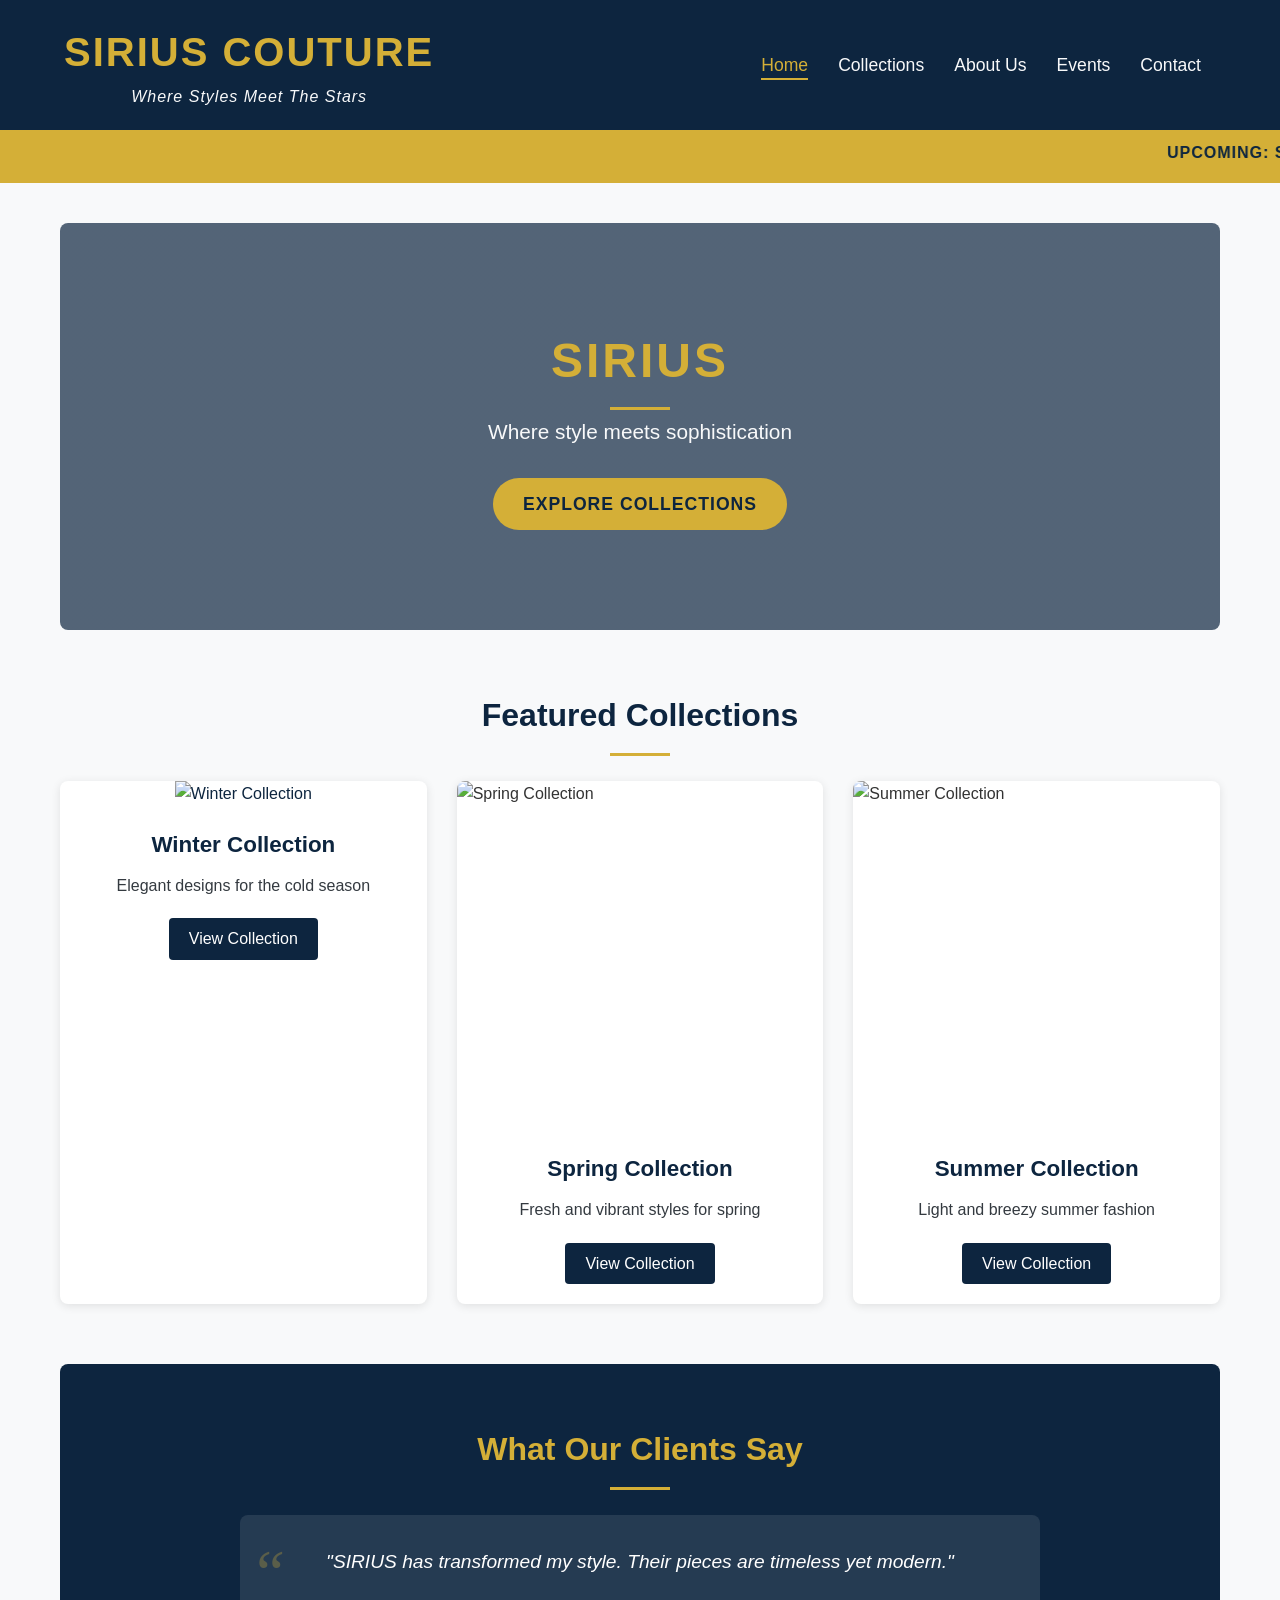
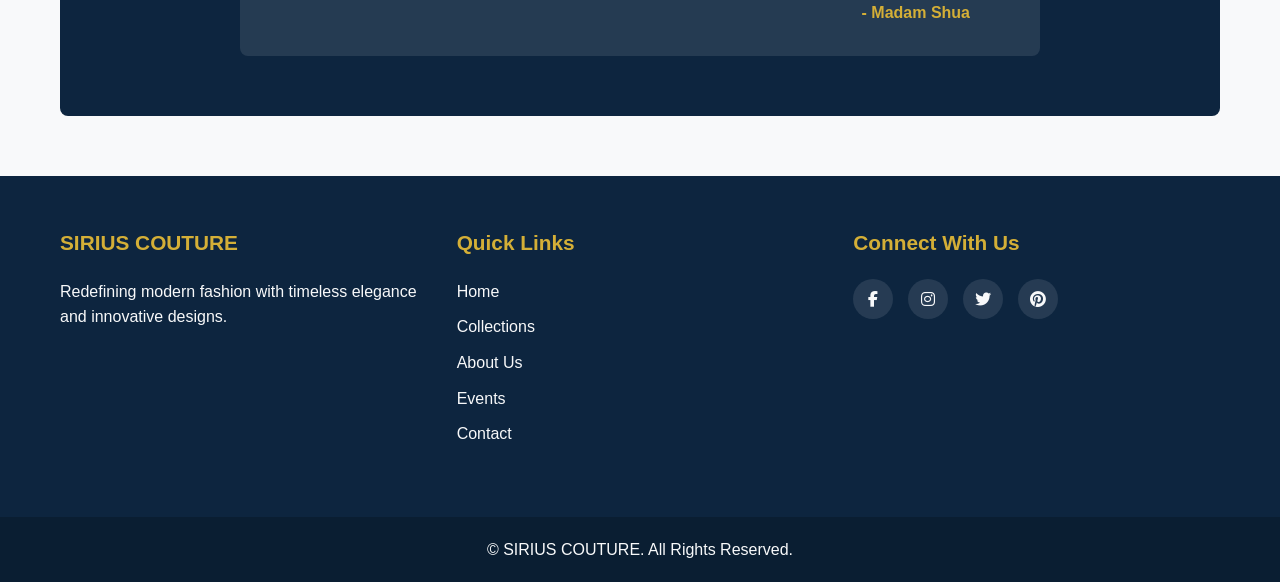
==== index.html @ 5109dd34 "Add files via upload" ====
<!DOCTYPE html>
<html lang="en">
<head>
    <meta charset="UTF-8">
    <meta name="viewport" content="width=device-width, initial-scale=1.0">
    <title>SIRIUS COUTURE - Home</title>
    <!-- External CSS file link -->
    <link rel="stylesheet" href="styles.css">
    <!-- Font Awesome for icons -->
    <link rel="stylesheet" href="https://cdnjs.cloudflare.com/ajax/libs/font-awesome/6.4.0/css/all.min.css">
</head>
<body>
    <!-- Header Section with Logo and Navigation -->
    <header>
        <div class="logo">
            <h1>SIRIUS COUTURE</h1>
            <p>Where Styles Meet The Stars</p>
        </div>
        <nav>
            <ul>
                <li><a href="index.html" class="active">Home</a></li>
                <li><a href="products.html">Collections</a></li>
                <li><a href="about.html">About Us</a></li>
                <li><a href="events.html">Events</a></li>
                <li><a href="contact.html">Contact</a></li>
            </ul>
        </nav>
    </header>

    <!-- Marquee for displaying upcoming events -->
    <div class="marquee-container">
        <marquee behavior="scroll" direction="left">
            UPCOMING: Spring Collection Launch - March 25, 2025 | Fashion Week Preview - April 29, 2025 | Summer Collection Showcase - May 5, 2025
        </marquee>
    </div>

    <!-- Main Content Area -->
    <main>
        <section class="page-header">
            <h2>Sirius</h2>
            <p>Where style meets sophistication</p>
            <a href="products.html" class="btn">Explore Collections</a>
        </section>

        <section class="featured">
            <h2>Featured Collections</h2>
            <div class="featured-items">
                <div class="featured-item">
                    <a href="./products.html#featured"><img src="./assets/winter-banner.jpg" height="350px" alt="Winter Collection"></a>
                    <h3>Winter Collection</h3>
                    <p>Elegant designs for the cold season</p>
                    <a href="products.html#winter" class="btn-small">View Collection</a>
                </div>
                <div class="featured-item">
                    <a href="./products.html"></a><img src="./assets/spring-collection.jpg" height="350px" alt="Spring Collection">
                    <h3>Spring Collection</h3>
                    <p>Fresh and vibrant styles for spring</p>
                    <a href="products.html#spring" class="btn-small">View Collection</a>
                </div>
                <div class="featured-item">
                    <a href="./products.html"></a><img src="./assets/fall.jpg" height="350px" alt="Summer Collection">
                    <h3>Summer Collection</h3>
                    <p>Light and breezy summer fashion</p>
                    <a href="products.html#summer" class="btn-small">View Collection</a>
                </div>
            </div>
        </section>

        <section class="testimonials">
            <h2>What Our Clients Say</h2>
            <div class="testimonial-container" id="testimonial-slider">
                <div class="testimonial">
                    <p>"SIRIUS has transformed my style. Their pieces are timeless yet modern."</p>
                    <span>- Madam Shua</span>
                </div>
                <div class="testimonial">
                    <p>"The quality and design of ELEGANCE clothing is unmatched in the industry."</p>
                    <span>-Presido Mike</span>
                </div>
                <div class="testimonial">
                    <p>"I always receive compliments when wearing pieces from ELEGANCE collections."</p>
                    <span>- Precious Emmarrh</span>
                </div>
            </div>
        </section>
    </main>

    <!-- Footer Section -->
    <footer>
        <div class="footer-content">
            <div class="footer-section">
                <h3>SIRIUS COUTURE</h3>
                <p>Redefining modern fashion with timeless elegance and innovative designs.</p>
            </div>
            <div class="footer-section">
                <h3>Quick Links</h3>
                <ul>
                    <li><a href="index.html">Home</a></li>
                    <li><a href="products.html">Collections</a></li>
                    <li><a href="about.html">About Us</a></li>
                    <li><a href="events.html">Events</a></li>
                    <li><a href="contact.html">Contact</a></li>
                </ul>
            </div>
            <div class="footer-section">
                <h3>Connect With Us</h3>
                <div class="social-icons">
                    <a href="#"><i class="fab fa-facebook-f"></i></a>
                    <a href="#"><i class="fab fa-instagram"></i></a>
                    <a href="#"><i class="fab fa-twitter"></i></a>
                    <a href="#"><i class="fab fa-pinterest"></i></a>
                </div>
            </div>
        </div>
        <div class="footer-bottom">
            <p>&copy; SIRIUS COUTURE. All Rights Reserved.</p>
        </div>
    </footer>

    <!-- JavaScript -->
    <script>
        // JavaScript for Testimonial Slider
        document.addEventListener('DOMContentLoaded', function() {
            let testimonials = document.querySelectorAll('.testimonial');
            let currentIndex = 0;
            
            // Hide all testimonials except the first one
            for (let i = 1; i < testimonials.length; i++) {
                testimonials[i].style.display = 'none';
            }
            
            // Function to show next testimonial
            function showNextTestimonial() {
                testimonials[currentIndex].style.display = 'none';
                currentIndex = (currentIndex + 1) % testimonials.length;
                testimonials[currentIndex].style.display = 'block';
            }
            
            // Change testimonial every 5 seconds
            setInterval(showNextTestimonial, 5000);
        });
        
        // Add a fade-in effect to the hero section
        window.addEventListener('load', function() {
            document.querySelector('.hero').classList.add('fade-in');
        });
    </script>
</body>
</html>
---- styles.css ----
/* Global Styles */
* {
    margin: 0;
    padding: 0;
    box-sizing: border-box;
    font-family: 'Poppins', 'Helvetica Neue', sans-serif;
}

:root {
    --primary-color: #0d253f;
    --secondary-color: #d4af37;
    --accent-color: #90323d;
    --light-color: #f8f9fa;
    --dark-color: #343a40;
    --text-color: #333333;
    --border-color: #e1e1e1;
    --shadow: 0 2px 10px rgba(0, 0, 0, 0.1);
}

body {
    background-color: var(--light-color);
    color: var(--text-color);
    line-height: 1.6;
}

a {
    text-decoration: none;
    color: var(--primary-color);
    transition: color 0.3s ease;
}

a:hover {
    color: var(--secondary-color);
}

/* Header Styles */
header {
    background-color: var(--primary-color);
    padding: 20px 5%;
    display: flex;
    flex-direction: column;
    align-items: center;
    box-shadow: var(--shadow);
}

.logo {
    text-align: center;
    margin-bottom: 15px;
}

.logo h1 {
    color: var(--secondary-color);
    font-size: 2.5rem;
    font-weight: 700;
    letter-spacing: 2px;
}

.logo p {
    color: var(--light-color);
    font-style: italic;
    letter-spacing: 1px;
}

nav ul {
    display: flex;
    list-style: none;
    flex-wrap: wrap;
    justify-content: center;
}

nav li {
    margin: 0 15px;
}

nav a {
    color: var(--light-color);
    font-weight: 500;
    font-size: 1.1rem;
    padding: 5px 0;
    position: relative;
}

nav a:after {
    content: '';
    position: absolute;
    width: 0;
    height: 2px;
    background: var(--secondary-color);
    bottom: 0;
    left: 0;
    transition: width 0.3s ease;
}

nav a:hover:after {
    width: 100%;
}

nav a.active {
    color: var(--secondary-color);
}

nav a.active:after {
    width: 100%;
}

/* Marquee Styles */
.marquee-container {
    background-color: var(--secondary-color);
    color: var(--primary-color);
    padding: 10px 0;
    font-weight: 600;
}

marquee {
    font-size: 1rem;
    letter-spacing: 1px;
}

/* Main Content Styles */
main {
    max-width: 1200px;
    margin: 40px auto;
    padding: 0 20px;
}

.page-header {
    text-align: center;
    margin-bottom: 40px;
}

.page-header h2 {
    color: var(--primary-color);
    font-size: 2.2rem;
    margin-bottom: 10px;
    position: relative;
    display: inline-block;
}

.page-header h2:after {
    content: '';
    position: absolute;
    width: 60px;
    height: 3px;
    background: var(--secondary-color);
    bottom: -10px;
    left: 50%;
    transform: translateX(-50%);
}

.page-header p {
    color: var(--dark-color);
    font-size: 1.1rem;
    max-width: 700px;
    margin: 0 auto;
    margin-top: 20px;
}

/* Product Filter Styles */
.product-filter {
    margin-bottom: 40px;
    text-align: center;
}

.product-filter h3 {
    margin-bottom: 15px;
    color: var(--primary-color);
}

.filter-options {
    display: flex;
    justify-content: center;
    flex-wrap: wrap;
    gap: 10px;
    margin-top: 10px;
}

.filter-btn {
    padding: 8px 20px;
    background-color: var(--light-color);
    border: 2px solid var(--primary-color);
    color: var(--primary-color);
    cursor: pointer;
    font-weight: 500;
    border-radius: 30px;
    transition: all 0.3s ease;
}

.filter-btn:hover {
    background-color: var(--primary-color);
    color: var(--light-color);
}

.filter-btn.active {
    background-color: var(--primary-color);
    color: var(--light-color);
}

/* Product Section Styles */
.product-section {
    margin-bottom: 60px;
}

.product-section h2 {
    color: var(--primary-color);
    font-size: 1.8rem;
    margin-bottom: 25px;
    text-align: center;
    position: relative;
}

.product-section h2:after {
    content: '';
    position: absolute;
    width: 40px;
    height: 2px;
    background: var(--secondary-color);
    bottom: -10px;
    left: 50%;
    transform: translateX(-50%);
}

.product-grid {
    display: grid;
    grid-template-columns: repeat(auto-fill, minmax(250px, 1fr));
    gap: 30px;
    margin-top: 20px;
}

.product-item {
    background-color: white;
    border-radius: 8px;
    overflow: hidden;
    box-shadow: var(--shadow);
    transition: transform 0.3s ease, box-shadow 0.3s ease;
    position: relative;
    display: flex;
    flex-direction: column;
    align-items: center;
    padding: 20px;
}

.product-item:hover {
    transform: translateY(-5px);
    box-shadow: 0 5px 15px rgba(0, 0, 0, 0.1);
}

/* Product Image Styles - Including your specifications and improvements */
.product-image {
    width: 100%;
    height: 300px;
    object-fit: cover;
    border-radius: 5px;
    margin-bottom: 15px;
    transition: transform 0.3s ease;
}

/* Add your class as well for compatibility with existing code */
.product-images {
    width: 100%;
    height: 300px;
    object-fit: cover;
    border-radius: 5px;
    margin-bottom: 15px;
    transition: transform 0.3s ease;
}

/* Hover effect for product images */
.product-item:hover .product-image,
.product-item:hover .product-images {
    transform: scale(1.03);
}

.product-item h3 {
    font-size: 1rem;
    color: var(--primary-color);
    margin: 10px 0;
    text-align: center;
    font-weight: 600;
    height: 40px;
    overflow: hidden;
    display: -webkit-box;
    -webkit-line-clamp: 2;
    -webkit-box-orient: vertical;
}

.product-item p {
    color: var(--accent-color);
    font-weight: 700;
    margin-bottom: 15px;
    font-size: 1.1rem;
}

.view-details {
    padding: 8px 20px;
    background-color: var(--primary-color);
    color: white;
    border: none;
    border-radius: 4px;
    cursor: pointer;
    font-weight: 500;
    transition: background-color 0.3s ease;
    margin-top: auto;
}

.view-details:hover {
    background-color: var(--secondary-color);
}

/* Modal Styles */
.modal {
    display: none;
    position: fixed;
    z-index: 100;
    left: 0;
    top: 0;
    width: 100%;
    height: 100%;
    background-color: rgba(0, 0, 0, 0.7);
    overflow: auto;
}

.modal-content {
    background-color: white;
    margin: 10% auto;
    padding: 30px;
    width: 80%;
    max-width: 800px;
    border-radius: 10px;
    box-shadow: 0 5px 15px rgba(0, 0, 0, 0.3);
    position: relative;
}

.close-modal {
    position: absolute;
    top: 15px;
    right: 20px;
    font-size: 28px;
    cursor: pointer;
    color: var(--dark-color);
}

.close-modal:hover {
    color: var(--accent-color);
}

/* Footer Styles */
footer {
    background-color: var(--primary-color);
    color: var(--light-color);
    padding: 50px 0 0;
}

.footer-content {
    display: grid;
    grid-template-columns: repeat(auto-fit, minmax(250px, 1fr));
    gap: 30px;
    max-width: 1200px;
    margin: 0 auto;
    padding: 0 20px;
}

.footer-section {
    margin-bottom: 30px;
}

.footer-section h3 {
    color: var(--secondary-color);
    margin-bottom: 20px;
    font-size: 1.3rem;
}

.footer-section p {
    margin-bottom: 15px;
    line-height: 1.6;
}

.footer-section ul {
    list-style: none;
}

.footer-section ul li {
    margin-bottom: 10px;
}

.footer-section ul li a {
    color: var(--light-color);
    transition: color 0.3s ease;
}

.footer-section ul li a:hover {
    color: var(--secondary-color);
    text-decoration: underline;
}

.social-icons {
    display: flex;
    gap: 15px;
}

.social-icons a {
    display: inline-block;
    width: 40px;
    height: 40px;
    background-color: rgba(255, 255, 255, 0.1);
    border-radius: 50%;
    display: flex;
    align-items: center;
    justify-content: center;
    color: var(--light-color);
    transition: all 0.3s ease;
}

.social-icons a:hover {
    background-color: var(--secondary-color);
    color: var(--primary-color);
    transform: translateY(-3px);
}

.footer-bottom {
    background-color: rgba(0, 0, 0, 0.2);
    text-align: center;
    padding: 20px 0;
    margin-top: 30px;
}

/* Responsive Styles */
@media (min-width: 768px) {
    header {
        flex-direction: row;
        justify-content: space-between;
    }
    
    .logo {
        margin-bottom: 0;
    }
}

@media (max-width: 767px) {
    nav ul {
        flex-direction: column;
        align-items: center;
    }
    
    nav li {
        margin: 8px 0;
    }
    
    .product-grid {
        grid-template-columns: repeat(auto-fill, minmax(200px, 1fr));
    }
    
    .filter-options {
        flex-direction: column;
        align-items: center;
    }
    
    .filter-btn {
        width: 80%;
        margin-bottom: 10px;
    }
    
    .modal-content {
        width: 95%;
        margin: 20% auto;
        padding: 20px;
    }
    
    /* Responsive image adjustments */
    .product-image,
    .product-images {
        height: 250px;
    }
}

@media (max-width: 480px) {
    .logo h1 {
        font-size: 1.8rem;
    }
    
    .page-header h2 {
        font-size: 1.8rem;
    }
    
    .product-grid {
        grid-template-columns: 1fr;
    }
    
    .product-item h3 {
        height: auto;
    }
    
    /* Smaller screens image adjustments */
    .product-image,
    .product-images {
        height: 200px;
    }
}
/* About Us Page Styles */

/* About Story and Mission Sections */
.about-story, .about-mission {
    display: grid;
    grid-template-columns: 1fr;
    gap: 30px;
    margin-bottom: 50px;
    background-color: white;
    border-radius: 8px;
    overflow: hidden;
    box-shadow: var(--shadow);
    padding: 30px;
}

.about-content h3 {
    color: var(--primary-color);
    font-size: 1.6rem;
    margin-bottom: 20px;
    position: relative;
}

.about-content h3:after {
    content: '';
    position: absolute;
    width: 40px;
    height: 2px;
    background: var(--secondary-color);
    bottom: -10px;
    left: 0;
}

.about-content p {
    margin-bottom: 20px;
    line-height: 1.8;
}

.bio{
    
}
/* Board of Trustees Section */
.board-section {
    margin-bottom: 60px;
    text-align: center;
}

.board-section h3 {
    color: var(--primary-color);
    font-size: 1.8rem;
    margin-bottom: 10px;
    position: relative;
    display: inline-block;
}

.board-section h3:after {
    content: '';
    position: absolute;
    width: 50px;
    height: 2px;
    background: var(--secondary-color);
    bottom: -10px;
    left: 50%;
    transform: translateX(-50%);
}

.board-section > p {
    margin-bottom: 40px;
    color: var(--dark-color);
}

/* Card Layout for Board Members */
.row {
    display: flex;
    flex-wrap: wrap;
    justify-content: center;
    gap: 30px;
    margin-top: 30px;
}

.column {
    flex: 0 0 calc(33.33% - 30px);
    max-width: calc(33.33% - 30px);
    margin-bottom: 30px;
}

.card {
    background-color: white;
    border-radius: 8px;
    overflow: hidden;
    box-shadow: var(--shadow);
    transition: transform 0.3s ease, box-shadow 0.3s ease;
}

.card:hover {
    transform: translateY(-10px);
    box-shadow: 0 15px 30px rgba(0, 0, 0, 0.1);
}

.card img {
    width: 100%;
    height: 300px;
    object-fit: cover;
    transition: transform 0.5s ease;
}

.card:hover img {
    transform: scale(1.05);
}

.card .container {
    padding: 20px;
}

.card h2 {
    color: var(--primary-color);
    font-size: 1.3rem;
    margin-bottom: 8px;
}

.card .title {
    color: var(--secondary-color);
    font-weight: 600;
    margin-bottom: 15px;
    font-size: 1rem;
}

.card p {
    margin-bottom: 15px;
    font-size: 0.95rem;
    line-height: 1.6;
}

.card .bio {
    max-height: 120px;
    overflow: hidden;
    margin-bottom: 15px;
    position: relative;
    overflow-y: scroll;
}

.card .bio:after {
    content: '';
    position: absolute;
    bottom: 0;
    left: 0;
    width: 100%;
    height: 40px;
    background: linear-gradient(to top, rgba(255, 255, 255, 1), rgba(255, 255, 255, 0));
}

.card .contactButton {
    margin-top: 20px;
}

.card small {
    color: var(--dark-color);
    font-style: italic;
}

.button {
    background-color: var(--primary-color);
    color: white;
    border: none;
    padding: 10px 20px;
    border-radius: 4px;
    cursor: pointer;
    font-weight: 500;
    transition: background-color 0.3s ease;
    width: 100%;
    margin-top: 10px;
}

.button:hover {
    background-color: var(--secondary-color);
}

/* Values Section */
.values-section {
    margin-bottom: 60px;
    text-align: center;
}

.values-section h3 {
    color: var(--primary-color);
    font-size: 1.8rem;
    margin-bottom: 10px;
    position: relative;
    display: inline-block;
}

.values-section h3:after {
    content: '';
    position: absolute;
    width: 50px;
    height: 2px;
    background: var(--secondary-color);
    bottom: -10px;
    left: 50%;
    transform: translateX(-50%);
}

.values-container {
    display: grid;
    grid-template-columns: repeat(4, 1fr);
    gap: 30px;
    margin-top: 50px;
}

.value-item {
    background-color: white;
    padding: 30px 20px;
    border-radius: 8px;
    box-shadow: var(--shadow);
    transition: transform 0.3s ease;
    opacity: 0;
    transform: translateY(20px);
    animation: fadeIn 0.5s forwards;
}

.value-item.animate {
    opacity: 1;
    transform: translateY(0);
}

@keyframes fadeIn {
    to {
        opacity: 1;
        transform: translateY(0);
    }
}

.value-item:hover {
    transform: translateY(-5px);
}

.value-item i {
    font-size: 2.5rem;
    color: var(--secondary-color);
    margin-bottom: 20px;
}

.value-item h4 {
    color: var(--primary-color);
    font-size: 1.2rem;
    margin-bottom: 15px;
}

.value-item p {
    line-height: 1.6;
}

/* Animations for board members */
.board-member {
    opacity: 0;
    transform: translateY(20px);
    transition: opacity 0.5s ease, transform 0.5s ease;
}

.board-member.show {
    opacity: 1;
    transform: translateY(0);
}

/* Responsive Styles for About Page */
@media (max-width: 1200px) {
    .column {
        flex: 0 0 calc(50% - 30px);
        max-width: calc(50% - 30px);
    }
    
    .values-container {
        grid-template-columns: repeat(2, 1fr);
    }
}

@media (max-width: 900px) {
    .about-story, .about-mission {
        grid-template-columns: 1fr;
    }
    
    .about-image {
        order: -1;
    }
    
    .about-content h3 {
        font-size: 1.4rem;
    }
}

@media (max-width: 768px) {
    .column {
        flex: 0 0 100%;
        max-width: 100%;
    }
    
    .card .bio {
        max-height: none;
    }
    
    .card .bio:after {
        display: none;
    }
    
    .values-container {
        grid-template-columns: 1fr;
        gap: 20px;
    }
    
    .board-section h3,
    .values-section h3 {
        font-size: 1.6rem;
    }
}

@media (max-width: 480px) {
    .about-story, .about-mission {
        padding: 20px;
    }
    
    .about-content h3 {
        font-size: 1.3rem;
    }
    
    .card h2 {
        font-size: 1.2rem;
    }
    
    .card img {
        height: 250px;
    }
}

/* Event Container and Items */
.events-container {
    display: flex;
    flex-direction: column;
    gap: 30px;
    margin-bottom: 60px;
}

.event-item {
    display: flex;
    background-color: white;
    border-radius: 8px;
    overflow: hidden;
    box-shadow: var(--shadow);
    transition: transform 0.3s ease;
}

.event-item:hover {
    transform: translateY(-5px);
    box-shadow: 0 5px 15px rgba(0, 0, 0, 0.2);
}

.event-date {
    display: flex;
    flex-direction: column;
    justify-content: center;
    align-items: center;
    background-color: var(--primary-color);
    color: white;
    padding: 15px;
    min-width: 80px;
    text-align: center;
}

.event-date .date {
    font-size: 2rem;
    font-weight: 700;
    line-height: 1;
}

.event-date .month {
    font-size: 1rem;
    font-weight: 500;
    margin-top: 5px;
}

.event-details {
    flex: 1;
    padding: 20px;
    display: flex;
    flex-direction: column;
}

.event-details h3 {
    color: var(--primary-color);
    margin-bottom: 10px;
    font-size: 1.4rem;
}

.event-meta {
    color: var(--dark-color);
    margin-bottom: 15px;
    font-size: 0.9rem;
}

.event-meta i {
    color: var(--secondary-color);
    margin-right: 5px;
    margin-left: 15px;
}

.event-meta i:first-child {
    margin-left: 0;
}

.event-description {
    flex: 1;
    line-height: 1.6;
    margin-bottom: 15px;
}

.event-buttons {
    display: flex;
    gap: 10px;
}

.event-image {
    width: 300px;
    height: auto;
    display: flex;
    align-items: center;
    justify-content: center;
    overflow: hidden;
}

.event-image img {
    width: 100%;
    height: 100%;
    object-fit: cover;
    transition: transform 0.3s ease;
}

.event-item:hover .event-image img {
    transform: scale(1.05);
}

/* Button Styles */
.btn-small {
    padding: 8px 15px;
    background-color: var(--primary-color);
    color: white;
    border: none;
    border-radius: 4px;
    cursor: pointer;
    font-weight: 500;
    transition: background-color 0.3s ease;
}

.btn-small:hover {
    background-color: var(--secondary-color);
}

.btn {
    padding: 10px 20px;
    background-color: var(--secondary-color);
    color: var(--primary-color);
    border: none;
    border-radius: 4px;
    cursor: pointer;
    font-weight: 600;
    transition: all 0.3s ease;
}

.btn:hover {
    background-color: var(--primary-color);
    color: white;
}

/* Event Calendar Styles */
.event-calendar {
    background-color: white;
    padding: 30px;
    border-radius: 8px;
    box-shadow: var(--shadow);
    margin-bottom: 60px;
}

.event-calendar h3 {
    text-align: center;
    margin-bottom: 20px;
    color: var(--primary-color);
}

#calendar-container {
    max-width: 800px;
    margin: 0 auto;
}

.calendar-header {
    display: flex;
    justify-content: space-between;
    align-items: center;
    margin-bottom: 20px;
}

.calendar-header button {
    background: none;
    border: none;
    font-size: 1.2rem;
    color: var(--primary-color);
    cursor: pointer;
    padding: 5px 10px;
}

.calendar-header h4 {
    font-size: 1.3rem;
    color: var(--primary-color);
}

.weekdays {
    display: grid;
    grid-template-columns: repeat(7, 1fr);
    text-align: center;
    font-weight: 600;
    color: var(--dark-color);
    border-bottom: 1px solid var(--border-color);
    padding-bottom: 10px;
    margin-bottom: 10px;
}

.days {
    display: grid;
    grid-template-columns: repeat(7, 1fr);
    grid-gap: 5px;
}

.day {
    height: 40px;
    display: flex;
    justify-content: center;
    align-items: center;
    border-radius: 50%;
    cursor: pointer;
    transition: all 0.2s ease;
}

.day:hover {
    background-color: rgba(0, 0, 0, 0.05);
}

.day.empty {
    cursor: default;
}

.day.has-event {
    background-color: rgba(212, 175, 55, 0.2);
    font-weight: bold;
    color: var(--primary-color);
    border: 1px solid var(--secondary-color);
    position: relative;
}

.day.has-event:hover {
    background-color: rgba(212, 175, 55, 0.3);
}

.event-tooltip {
    background-color: var(--primary-color);
    color: white;
    padding: 5px 10px;
    border-radius: 4px;
    font-size: 0.8rem;
    z-index: 10;
    white-space: nowrap;
}

/* Event Modal Styling */
.modal-event-header {
    display: flex;
    margin-bottom: 30px;
}

.modal-event-header img {
    width: 300px;
    height: 200px;
    object-fit: cover;
    border-radius: 8px;
    margin-right: 20px;
}

.modal-event-info {
    flex: 1;
}

.modal-event-info h3 {
    color: var(--primary-color);
    font-size: 1.8rem;
    margin-bottom: 15px;
}

.modal-event-info p {
    color: var(--dark-color);
    margin-bottom: 10px;
}

.modal-event-info i {
    color: var(--secondary-color);
    margin-right: 10px;
}

.modal-event-body h4 {
    color: var(--primary-color);
    margin: 20px 0 10px;
    font-size: 1.2rem;
}

.modal-event-body ul {
    list-style-type: disc;
    padding-left: 20px;
    margin-bottom: 20px;
}

.modal-event-body li {
    margin-bottom: 5px;
}

.modal-event-actions {
    display: flex;
    gap: 15px;
    margin-top: 30px;
}

/* Responsive Event Styles */
@media (max-width: 900px) {
    .event-item {
        flex-direction: column;
    }
    
    .event-date {
        flex-direction: row;
        padding: 10px;
        width: 100%;
        min-width: auto;
    }
    
    .event-date .date {
        font-size: 1.5rem;
        margin-right: 10px;
    }
    
    .event-image {
        width: 100%;
        height: 200px;
        order: -1;
    }
    
    .modal-event-header {
        flex-direction: column;
    }
    
    .modal-event-header img {
        width: 100%;
        margin-right: 0;
        margin-bottom: 20px;
    }
    
    .modal-event-actions {
        flex-direction: column;
    }
    
    .weekdays div, .days .day {
        font-size: 0.9rem;
    }
}

@media (max-width: 480px) {
    .event-meta {
        display: flex;
        flex-direction: column;
        gap: 5px;
    }
    
    .event-meta i {
        margin-left: 0;
    }
    
    .modal-content {
        padding: 15px;
    }
    
    .days {
        grid-gap: 2px;
    }
    
    .day {
        height: 35px;
        font-size: 0.8rem;
    }
}

/* Contact Page Styles */

/* Contact Container Layout */
.contact-container {
    display: grid;
    grid-template-columns: 1fr 1fr;
    gap: 40px;
    margin-bottom: 60px;
}

/* Contact Information Styles */
.contact-info {
    background-color: white;
    padding: 30px;
    border-radius: 8px;
    box-shadow: var(--shadow);
}

.contact-info h3 {
    color: var(--primary-color);
    font-size: 1.5rem;
    margin-bottom: 20px;
    position: relative;
}

.contact-info h3:after {
    content: '';
    position: absolute;
    width: 40px;
    height: 2px;
    background: var(--secondary-color);
    bottom: -10px;
    left: 0;
}

.contact-info > p {
    margin-bottom: 30px;
}

.info-item {
    display: flex;
    margin-bottom: 25px;
}

.info-item i {
    color: var(--secondary-color);
    font-size: 1.5rem;
    margin-right: 15px;
    margin-top: 5px;
}

.info-item h4 {
    color: var(--primary-color);
    margin-bottom: 8px;
    font-size: 1.1rem;
}

.info-item p {
    line-height: 1.6;
}

.social-connect h4 {
    color: var(--primary-color);
    margin-bottom: 15px;
    font-size: 1.1rem;
}

.social-connect .social-icons {
    display: flex;
    gap: 15px;
}

.social-connect .social-icons a {
    display: flex;
    align-items: center;
    justify-content: center;
    width: 40px;
    height: 40px;
    background-color: var(--primary-color);
    color: white;
    border-radius: 50%;
    transition: all 0.3s ease;
}

.social-connect .social-icons a:hover {
    background-color: var(--secondary-color);
    transform: translateY(-3px);
}

/* Contact Form Styles */
.contact-form-container {
    background-color: white;
    padding: 30px;
    border-radius: 8px;
    box-shadow: var(--shadow);
}

.contact-form-container h3 {
    color: var(--primary-color);
    font-size: 1.5rem;
    margin-bottom: 25px;
    position: relative;
}

.contact-form-container h3:after {
    content: '';
    position: absolute;
    width: 40px;
    height: 2px;
    background: var(--secondary-color);
    bottom: -10px;
    left: 0;
}

.contact-form {
    display: flex;
    flex-direction: column;
    gap: 20px;
}

.form-group {
    display: flex;
    flex-direction: column;
}

.form-group label {
    margin-bottom: 8px;
    color: var(--dark-color);
    font-weight: 500;
}

.form-group input,
.form-group select,
.form-group textarea {
    padding: 12px 15px;
    border: 1px solid var(--border-color);
    border-radius: 4px;
    font-family: inherit;
    transition: border-color 0.3s ease;
}

.form-group input:focus,
.form-group select:focus,
.form-group textarea:focus {
    border-color: var(--primary-color);
    outline: none;
}

.checkbox-group {
    flex-direction: row;
    align-items: center;
    gap: 10px;
}

.checkbox-group input {
    width: auto;
    margin-right: 10px;
}

.checkbox-group label {
    margin-bottom: 0;
    font-size: 0.9rem;
}

.form-error {
    color: var(--accent-color);
    font-size: 0.85rem;
    margin-top: 5px;
}

.form-success {
    color: #28a745;
    font-weight: 500;
    text-align: center;
    padding: 10px;
}

/* Appointment Section Styles */
.appointment-section {
    background-color: white;
    padding: 40px;
    border-radius: 8px;
    box-shadow: var(--shadow);
    text-align: center;
    margin-bottom: 60px;
}

.appointment-section h3 {
    color: var(--primary-color);
    font-size: 1.8rem;
    margin-bottom: 20px;
    position: relative;
    display: inline-block;
}

.appointment-section h3:after {
    content: '';
    position: absolute;
    width: 60px;
    height: 3px;
    background: var(--secondary-color);
    bottom: -10px;
    left: 50%;
    transform: translateX(-50%);
}

.appointment-section > p {
    max-width: 700px;
    margin: 20px auto 40px;
}

.appointment-types {
    display: grid;
    grid-template-columns: repeat(3, 1fr);
    gap: 30px;
}

.appointment-type {
    padding: 30px 20px;
    background-color: var(--light-color);
    border-radius: 8px;
    transition: transform 0.3s ease, box-shadow 0.3s ease;
}

.appointment-type:hover {
    transform: translateY(-5px);
    box-shadow: var(--shadow);
}

.appointment-type i {
    font-size: 2.5rem;
    color: var(--secondary-color);
    margin-bottom: 15px;
}

.appointment-type h4 {
    color: var(--primary-color);
    margin-bottom: 10px;
    font-size: 1.2rem;
}

.appointment-type p {
    margin-bottom: 20px;
    min-height: 50px;
}

/* Map Section Styles */
.map-section {
    margin-bottom: 60px;
}

.map-section h3 {
    color: var(--primary-color);
    font-size: 1.8rem;
    margin-bottom: 20px;
    text-align: center;
    position: relative;
    display: inline-block;
    left: 50%;
    transform: translateX(-50%);
}

.map-section h3:after {
    content: '';
    position: absolute;
    width: 40px;
    height: 2px;
    background: var(--secondary-color);
    bottom: -10px;
    left: 50%;
    transform: translateX(-50%);
}

.map-container {
    margin-top: 30px;
    border-radius: 8px;
    overflow: hidden;
    box-shadow: var(--shadow);
}

.map-container img {
    width: 100%;
    display: block;
}

/* Booking Modal Specifics */
#booking-form {
    display: flex;
    flex-direction: column;
    gap: 20px;
}

/* Responsive Styles for Contact Page */
@media (max-width: 900px) {
    .contact-container {
        grid-template-columns: 1fr;
    }
    
    .appointment-types {
        grid-template-columns: 1fr;
    }
    
    .appointment-type {
        max-width: 400px;
        margin: 0 auto;
    }
    
    .appointment-type p {
        min-height: auto;
    }
}

@media (max-width: 767px) {
    .contact-info, 
    .contact-form-container,
    .appointment-section {
        padding: 20px;
    }
    
    .info-item {
        flex-direction: column;
    }
    
    .info-item i {
        margin-bottom: 10px;
    }
}

@media (max-width: 480px) {
    .contact-form-container h3,
    .contact-info h3,
    .appointment-section h3,
    .map-section h3 {
        font-size: 1.4rem;
    }
    
    .checkbox-group {
        flex-direction: column;
        align-items: flex-start;
    }
    
    .form-group input,
    .form-group select,
    .form-group textarea {
        padding: 10px;
    }
}




/* Index Page Specific Styles */

/* Page Header with Call-to-Action */
.page-header {
    text-align: center;
    margin-bottom: 60px;
    background: linear-gradient(rgba(13, 37, 63, 0.7), rgba(13, 37, 63, 0.7)), url('assets/header-bg.jpg');
    background-size: cover;
    background-position: center;
    padding: 100px 20px;
    color: var(--light-color);
    border-radius: 8px;
}

.page-header h2 {
    color: var(--secondary-color);
    font-size: 3rem;
    margin-bottom: 15px;
    text-transform: uppercase;
    letter-spacing: 3px;
}

.page-header p {
    color: var(--light-color);
    font-size: 1.3rem;
    max-width: 600px;
    margin: 0 auto 30px;
}

.page-header .btn {
    display: inline-block;
    padding: 12px 30px;
    background-color: var(--secondary-color);
    color: var(--primary-color);
    border: none;
    border-radius: 30px;
    font-weight: 600;
    font-size: 1.1rem;
    transition: all 0.3s ease;
    text-transform: uppercase;
    letter-spacing: 1px;
}

.page-header .btn:hover {
    background-color: white;
    transform: translateY(-3px);
    box-shadow: 0 10px 20px rgba(0, 0, 0, 0.1);
}

/* Featured Collections Section */
.featured {
    margin-bottom: 60px;
}

.featured h2 {
    color: var(--primary-color);
    font-size: 2rem;
    text-align: center;
    margin-bottom: 40px;
    position: relative;
}

.featured h2:after {
    content: '';
    position: absolute;
    width: 60px;
    height: 3px;
    background: var(--secondary-color);
    bottom: -15px;
    left: 50%;
    transform: translateX(-50%);
}

.featured-items {
    display: grid;
    grid-template-columns: repeat(3, 1fr);
    gap: 30px;
}

.featured-item {
    background-color: white;
    border-radius: 8px;
    overflow: hidden;
    box-shadow: var(--shadow);
    transition: transform 0.3s ease, box-shadow 0.3s ease;
    display: flex;
    flex-direction: column;
    align-items: center;
    padding-bottom: 20px;
}

.featured-item:hover {
    transform: translateY(-5px);
    box-shadow: 0 15px 30px rgba(0, 0, 0, 0.1);
}

.featured-item img {
    width: 100%;
    object-fit: cover;
    transition: transform 0.5s ease;
}

.featured-item:hover img {
    transform: scale(1.03);
}

.featured-item h3 {
    color: var(--primary-color);
    margin-top: 20px;
    margin-bottom: 10px;
    font-size: 1.4rem;
    text-align: center;
}

.featured-item p {
    color: var(--dark-color);
    text-align: center;
    padding: 0 20px;
    margin-bottom: 20px;
}

.btn-small {
    display: inline-block;
    padding: 8px 20px;
    background-color: var(--primary-color);
    color: white;
    border: none;
    border-radius: 4px;
    cursor: pointer;
    font-weight: 500;
    transition: background-color 0.3s ease;
}

.btn-small:hover {
    background-color: var(--secondary-color);
    color: var(--primary-color);
}

/* Testimonials Section */
.testimonials {
    margin-bottom: 60px;
    background-color: var(--primary-color);
    padding: 60px 20px;
    border-radius: 8px;
    text-align: center;
}

.testimonials h2 {
    color: var(--secondary-color);
    font-size: 2rem;
    margin-bottom: 40px;
    position: relative;
}

.testimonials h2:after {
    content: '';
    position: absolute;
    width: 60px;
    height: 3px;
    background: var(--secondary-color);
    bottom: -15px;
    left: 50%;
    transform: translateX(-50%);
}

.testimonial-container {
    max-width: 800px;
    margin: 0 auto;
    position: relative;
}

.testimonial {
    background-color: rgba(255, 255, 255, 0.1);
    padding: 30px;
    border-radius: 8px;
    margin: 0 auto;
}

.testimonial p {
    color: white;
    font-size: 1.2rem;
    font-style: italic;
    line-height: 1.8;
    margin-bottom: 20px;
    position: relative;
}

.testimonial p:before {
    content: '\201C';
    font-size: 4rem;
    position: absolute;
    left: -20px;
    top: -30px;
    color: var(--secondary-color);
    opacity: 0.3;
    font-family: Georgia, serif;
}

.testimonial span {
    color: var(--secondary-color);
    font-weight: 600;
    font-size: 1rem;
    display: block;
    text-align: right;
    padding-right: 40px;
}

/* Animation for testimonial slider */
@keyframes fadeIn {
    from { opacity: 0; transform: translateY(20px); }
    to { opacity: 1; transform: translateY(0); }
}

.testimonial {
    animation: fadeIn 1s forwards;
}

/* Responsive Styles for Index Page */
@media (max-width: 1024px) {
    .featured-items {
        grid-template-columns: repeat(2, 1fr);
    }
}

@media (max-width: 768px) {
    .page-header {
        padding: 60px 20px;
    }
    
    .page-header h2 {
        font-size: 2.2rem;
    }
    
    .featured-items {
        grid-template-columns: 1fr;
        max-width: 500px;
        margin: 0 auto;
    }
    
    .testimonial p {
        font-size: 1rem;
    }
}

@media (max-width: 480px) {
    .page-header h2 {
        font-size: 1.8rem;
    }
    
    .page-header p {
        font-size: 1rem;
    }
    
    .featured h2,
    .testimonials h2 {
        font-size: 1.6rem;
    }
    
    .featured-item h3 {
        font-size: 1.2rem;
    }
    
    .testimonial {
        padding: 20px;
    }
}

/* Hero Section Fade-in Animation */
.fade-in {
    opacity: 0;
    animation: fadeInAnimation 1.5s forwards;
}

@keyframes fadeInAnimation {
    from { opacity: 0; transform: translateY(30px); }
    to { opacity: 1; transform: translateY(0); }
}

/* Additional styles for the hero section referenced in JavaScript */
.hero {
    opacity: 0;
    transition: opacity 1s ease;
}

.hero.fade-in {
    opacity: 1;
}
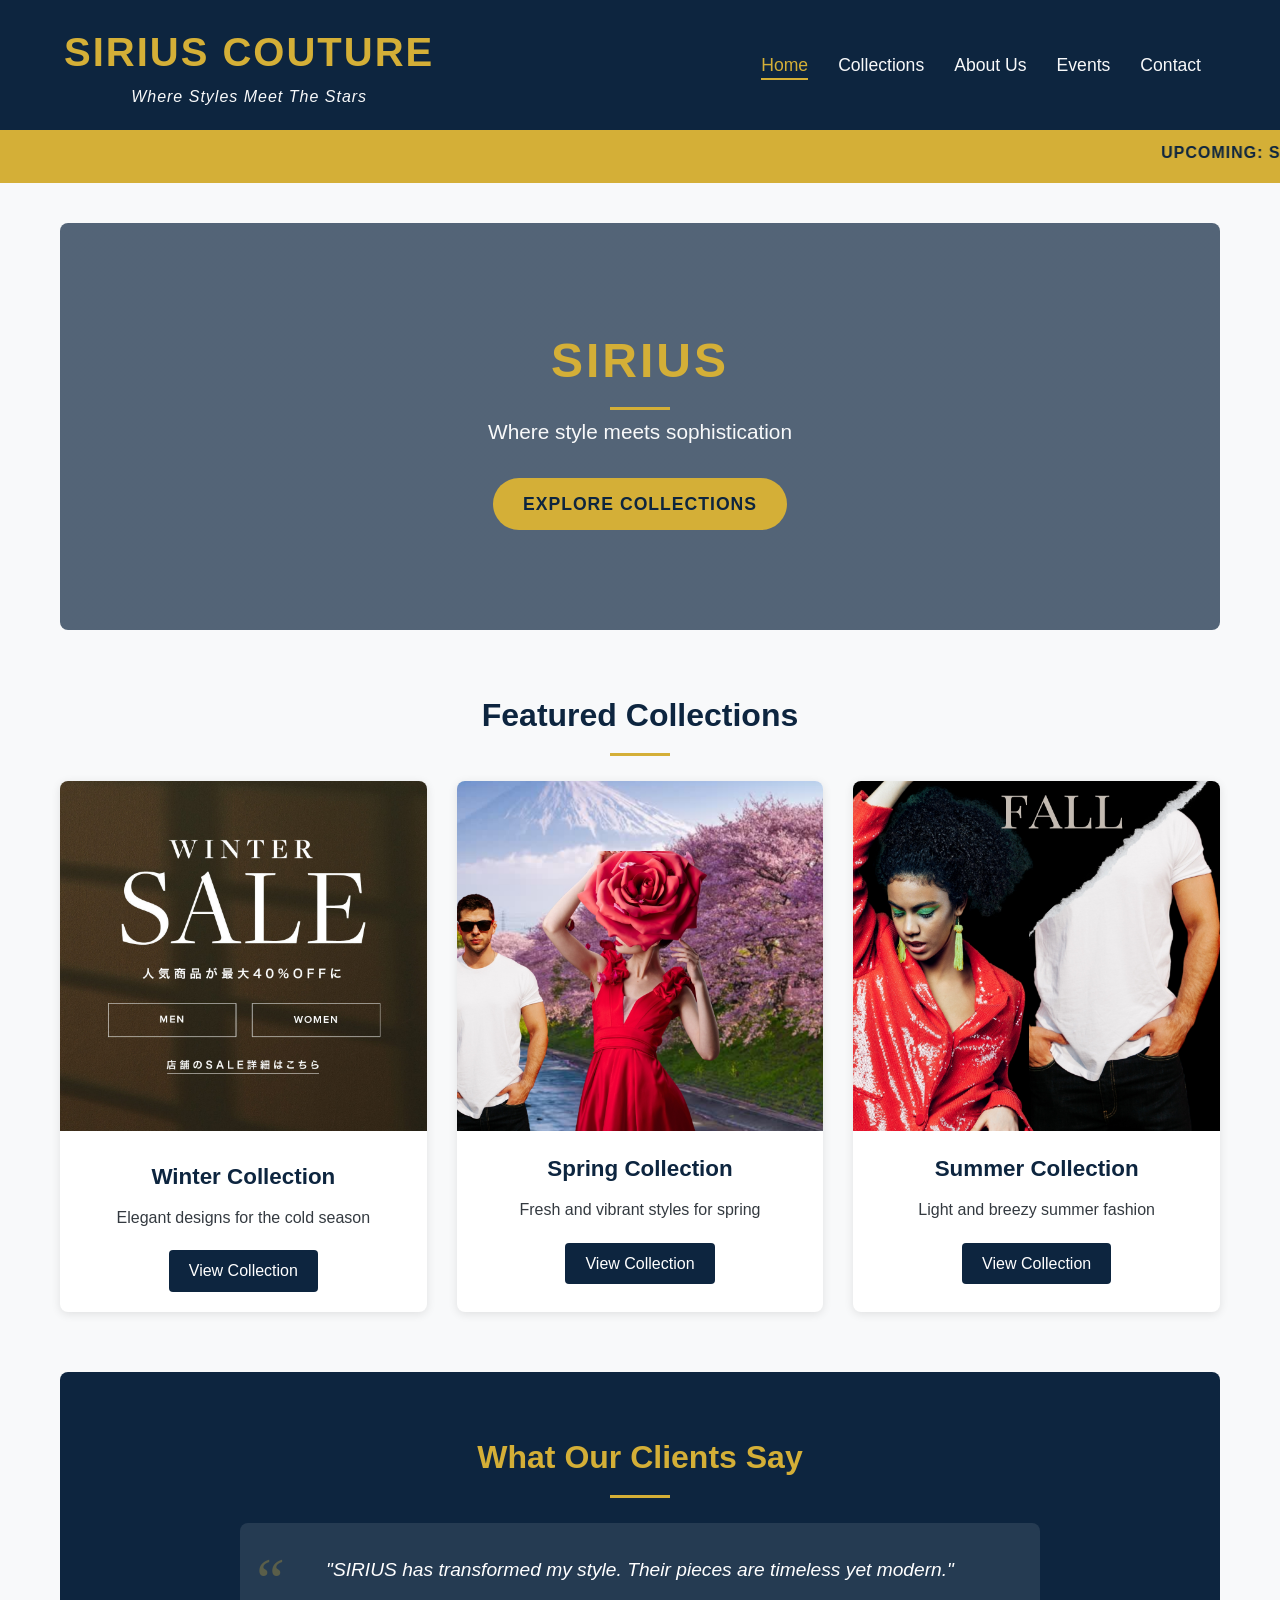
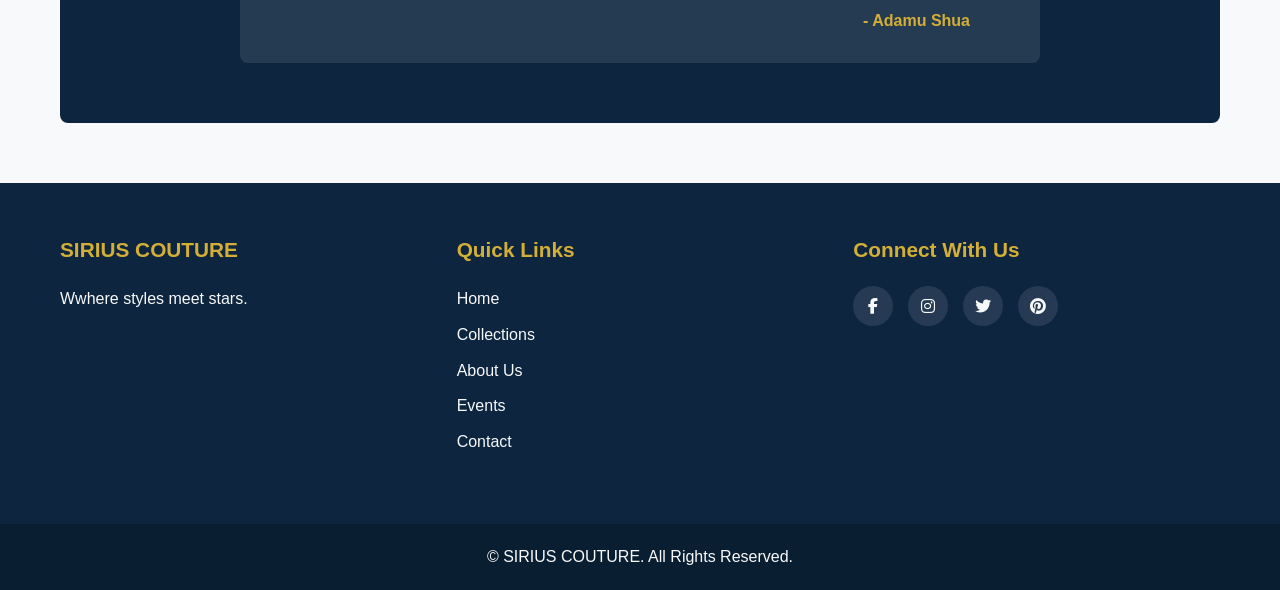
==== commit 0514edb9: "Add files via upload" ====
--- a/index.html
+++ b/index.html
@@ -71,14 +71,14 @@
             <div class="testimonial-container" id="testimonial-slider">
                 <div class="testimonial">
                     <p>"SIRIUS has transformed my style. Their pieces are timeless yet modern."</p>
-                    <span>- Madam Shua</span>
+                    <span>- Adamu Shua</span>
                 </div>
                 <div class="testimonial">
-                    <p>"The quality and design of ELEGANCE clothing is unmatched in the industry."</p>
-                    <span>-Presido Mike</span>
+                    <p>"The quality and design of SIRIUS COUTURE is unmatched in the industry."</p>
+                    <span>-Mike Tubi</span>
                 </div>
                 <div class="testimonial">
-                    <p>"I always receive compliments when wearing pieces from ELEGANCE collections."</p>
+                    <p>"I always receive compliments when wearing pieces from SIRIUS COUTURE."</p>
                     <span>- Precious Emmarrh</span>
                 </div>
             </div>
@@ -90,7 +90,7 @@
         <div class="footer-content">
             <div class="footer-section">
                 <h3>SIRIUS COUTURE</h3>
-                <p>Redefining modern fashion with timeless elegance and innovative designs.</p>
+                <p>Wwhere styles meet stars.</p>
             </div>
             <div class="footer-section">
                 <h3>Quick Links</h3>
